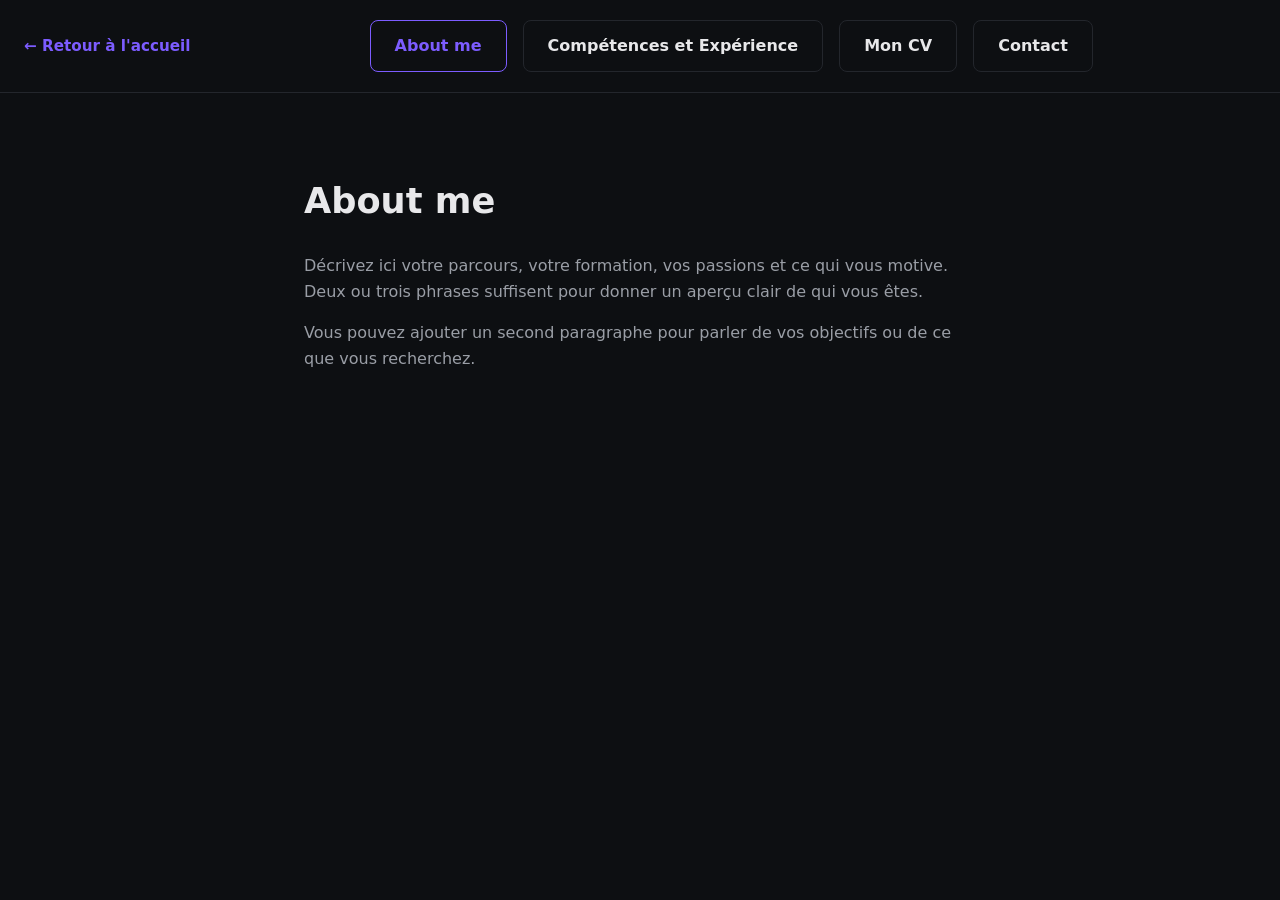
==== about.html @ e356569e "Ajout du portfolio" ====
<!DOCTYPE html>
<html lang="fr">
<head>
<meta charset="UTF-8">
<meta name="viewport" content="width=device-width, initial-scale=1, viewport-fit=cover">
<title>About me — Portfolio</title>
<link rel="stylesheet" href="style.css">
</head>
<body>

<header class="top-navigation">
  <a href="index.html" class="home-link">← Retour à l'accueil</a>
  <nav class="navigation-links">
    <a href="about.html" class="active">About me</a>
    <a href="competences.html">Compétences et Expérience</a>
    <a href="cv.html">Mon CV</a>
    <a href="contact.html">Contact</a>
  </nav>
</header>

<section class="content-section">
  <h1>About me</h1>
  <p>Décrivez ici votre parcours, votre formation, vos passions et ce qui vous motive. Deux ou trois phrases suffisent pour donner un aperçu clair de qui vous êtes.</p>
  <p>Vous pouvez ajouter un second paragraphe pour parler de vos objectifs ou de ce que vous recherchez.</p>
</section>

</body>
</html>
---- style.css ----
* {
  box-sizing: border-box; /* le padding et la bordure sont comptés dans la largeur/hauteur */
  margin: 0;
  padding: 0;
}

html {
  scroll-behavior: smooth;
}

body {
  background: #0d0f12;
  color: #e8e8ea;
  font-family: system-ui, sans-serif;
  line-height: 1.6;
}

/* toutes les <section> sont centrées avec une largeur maximale */
section {
  max-width: 960px;
  margin: 0 auto;
  padding: 80px 24px;
}


/* ============================================
   PAGE D'ACCUEIL (.home-section)
   ============================================ */

.home-section {
  min-height: 100vh;
  display: flex;
  flex-direction: column;
  padding-top: 60px;
  padding-bottom: 40px;
}

/* le bloc avec le nom + les 4 liens, centré au milieu de l'écran */
.home-content {
  flex: 1;
  display: flex;
  flex-direction: column;
  justify-content: center;
  align-items: center;
  text-align: center;
  gap: 36px;
}

.home-content h1 {
  font-size: 2.5rem;
  font-weight: 800;
}

/* la liste des 4 liens (About me, Compétences...) */
.home-menu {
  display: flex;
  flex-wrap: wrap;
  justify-content: center;
  gap: 16px;
}

.home-menu a {
  color: #e8e8ea;
  text-decoration: none;
  font-weight: 600;
  font-size: 1rem;
  padding: 12px 24px;
  border: 1px solid #23262c;
  border-radius: 8px;
}

.home-menu a:hover {
  border-color: #7c5cff;
  color: #7c5cff;
}

/* les liens LinkedIn / GitHub tout en bas de la page */
.social-links {
  display: flex;
  justify-content: center;
  gap: 20px;
}

.social-links a {
  color: #9a9ea6;
  text-decoration: none;
  font-weight: 600;
  font-size: .95rem;
}

.social-links a:hover {
  color: #7c5cff;
}


/* ============================================
   BARRE DE NAVIGATION EN HAUT DES AUTRES PAGES
   (About me, Compétences, CV, Contact)
   ============================================ */

.top-navigation {
  position: sticky;
  top: 0;
  display: flex;
  flex-wrap: wrap;
  justify-content: space-between;
  align-items: center;
  gap: 16px;
  padding: 20px 24px;
  border-bottom: 1px solid #23262c;
  background: #0d0f12;
}

/* le lien "Retour à l'accueil" */
.top-navigation .home-link {
  color: #7c5cff;
  text-decoration: none;
  font-weight: 600;
  font-size: .95rem;
}

.top-navigation .home-link:hover {
  text-decoration: underline;
}

/* le groupe des 4 liens de navigation */
.top-navigation .navigation-links {
  flex: 1;
  display: flex;
  flex-wrap: wrap;
  justify-content: center;
  gap: 16px;
}

.top-navigation .navigation-links a {
  color: #e8e8ea;
  text-decoration: none;
  font-weight: 600;
  font-size: 1rem;
  padding: 12px 24px;
  border: 1px solid #23262c;
  border-radius: 8px;
}

.top-navigation .navigation-links a:hover {
  border-color: #7c5cff;
  color: #7c5cff;
}

/* classe ajoutée sur le lien de la page actuellement affichée */
.top-navigation .navigation-links a.active {
  border-color: #7c5cff;
  color: #7c5cff;
}


/* ============================================
   CONTENU DES PAGES (About me, Compétences, CV, Contact)
   ============================================ */

.content-section {
  max-width: 720px;
  margin: 0 auto;
  padding: 80px 24px;
}

/* classe ajoutée en plus de .content-section sur la page Compétences,
   pour lui donner une largeur maximale plus grande */
.wide-content-section {
  max-width: 820px;
}

.content-section h1 {
  font-size: 2.2rem;
  margin-bottom: 24px;
}

/* titres de section (ex : "Domaines de compétences") */
.content-section h2 {
  font-size: 1.5rem;
  margin-top: 40px;
  margin-bottom: 16px;
  padding-bottom: 8px;
  border-bottom: 2px solid #7c5cff;
}

/* sous-titres (ex : "Systèmes & Réseaux") */
.content-section h3 {
  font-size: 1.05rem;
  margin-top: 24px;
  margin-bottom: 8px;
}

.content-section p {
  color: #9a9ea6;
  margin-bottom: 16px;
}

/* bouton violet plein, utilisé par exemple pour "Télécharger le CV" */
.content-section .button-link {
  display: inline-block;
  margin-top: 12px;
  background: #7c5cff;
  color: #fff;
  padding: 12px 28px;
  border-radius: 8px;
  text-decoration: none;
  font-weight: 600;
}

.content-section .button-link:hover {
  opacity: .85;
}


/* ============================================
   PAGE COMPÉTENCES : badges et expériences
   ============================================ */

/* la rangée de badges de compétences (ex : "HTML", "CSS"...) */
.skills-list {
  display: flex;
  flex-wrap: wrap;
  gap: 10px;
  margin-bottom: 8px;
}

.skill-badge {
  background: #15181d;
  border: 1px solid #23262c;
  border-radius: 20px;
  padding: 8px 16px;
  font-size: .85rem;
  font-weight: 600;
}

/* un bloc représentant une expérience professionnelle */
.experience-block {
  padding-bottom: 24px;
  margin-bottom: 24px;
  border-bottom: 1px solid #23262c;
}

/* pas de ligne de séparation sous le tout dernier bloc d'expérience */
.experience-block:last-child {
  border-bottom: none;
  margin-bottom: 0;
}

.experience-block h3 {
  margin-top: 0;
  margin-bottom: 4px;
}

/* la ligne violette avec l'entreprise et les dates */
.experience-block .job-date {
  display: block;
  color: #7c5cff;
  font-weight: 600;
  font-size: .9rem;
  margin-bottom: 10px;
}

.experience-block ul {
  padding-left: 20px;
  color: #9a9ea6;
}

.experience-block li {
  margin-bottom: 6px;
}


/* ============================================
   PAGE CONTACT : formulaire
   ============================================ */

.contact-form {
  display: flex;
  flex-direction: column;
  gap: 8px;
  margin-top: 24px;
}

.contact-form label {
  font-weight: 600;
  font-size: .9rem;
  margin-top: 12px;
}

.contact-form input,
.contact-form textarea {
  background: #15181d;
  border: 1px solid #23262c;
  border-radius: 8px;
  padding: 12px 14px;
  color: #e8e8ea;
  font-family: inherit;
  font-size: 1rem;
  resize: vertical;
}

.contact-form input:focus,
.contact-form textarea:focus {
  outline: none;
  border-color: #7c5cff;
}

.contact-form .button-link {
  align-self: flex-start;
  border: none;
  cursor: pointer;
  margin-top: 16px;
}


/* ============================================
   VERSION RESPONSIVE
   Par défaut le style est pensé pour un écran de PC.
   Les media queries ci-dessous adaptent le menu pour
   qu'il prenne moins de place sur tablette et smartphone.
   ============================================ */

/* TABLETTE : écrans de 900px de large ou moins */
@media (max-width: 900px) {
  .top-navigation {
    padding: 16px 20px;
    gap: 12px;
  }
  .top-navigation .navigation-links {
    gap: 10px;
  }
  .top-navigation .navigation-links a {
    padding: 8px 16px;
    font-size: .9rem;
  }
  .home-menu {
    gap: 10px;
  }
  .home-menu a {
    padding: 8px 16px;
    font-size: .9rem;
  }
}

/* SMARTPHONE : écrans de 600px de large ou moins */
@media (max-width: 600px) {
  section {
    padding: 60px 20px;
  }
  .top-navigation {
    flex-direction: column;
    align-items: flex-start;
    padding: 14px 16px;
    gap: 10px;
  }
  .top-navigation .navigation-links {
    width: 100%;
    justify-content: flex-start;
    gap: 8px;
  }
  .top-navigation .navigation-links a {
    padding: 6px 12px;
    font-size: .85rem;
  }
  .home-content h1 {
    font-size: 1.8rem;
  }
  .home-menu {
    gap: 8px;
  }
  .home-menu a {
    padding: 8px 14px;
    font-size: .85rem;
  }
}
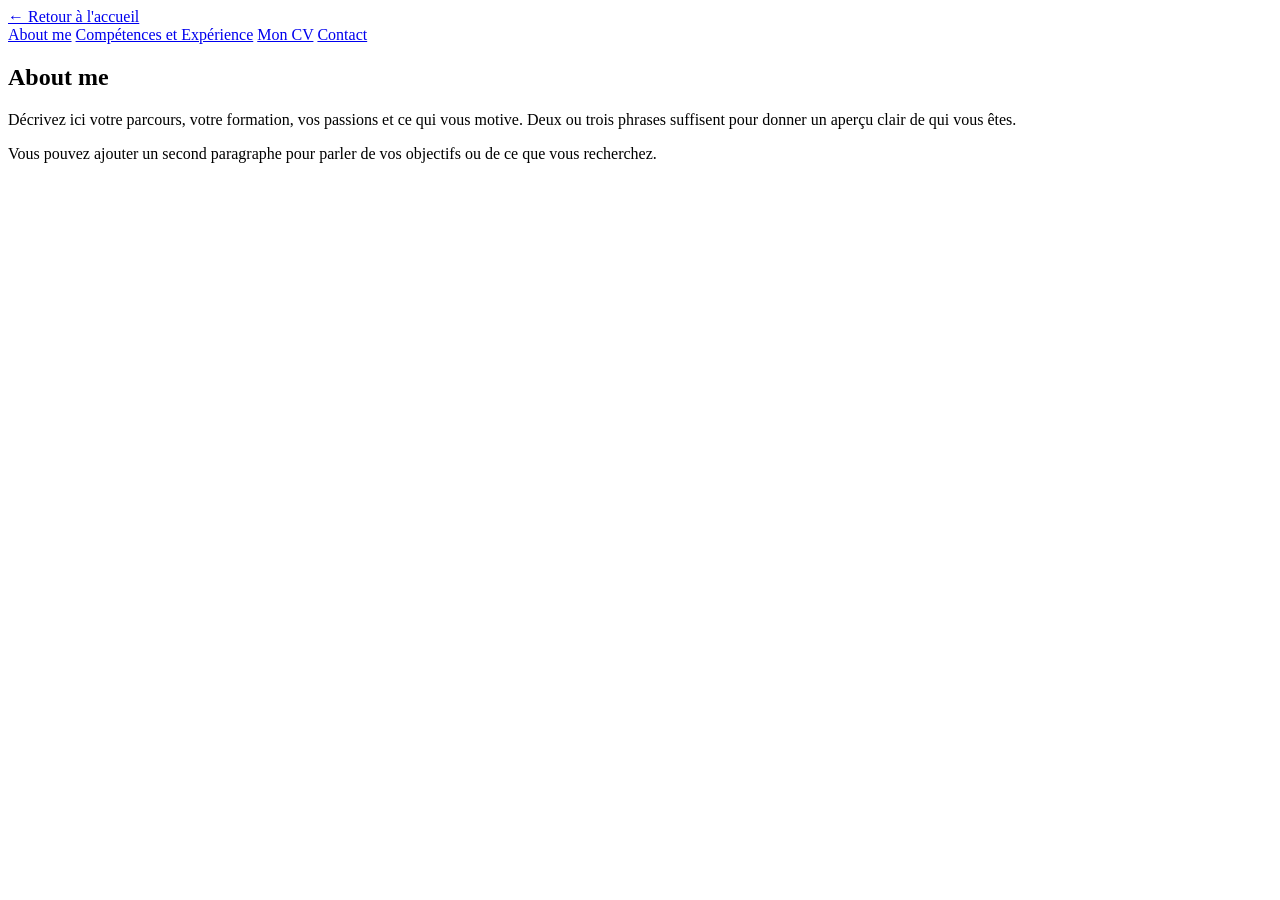
==== commit 5aa7c990: "Responsive mobile ajouté Le CSS et mon CV sont rangés" ====
--- a/about.html
+++ b/about.html
@@ -3,26 +3,31 @@
 <head>
 <meta charset="UTF-8">
 <meta name="viewport" content="width=device-width, initial-scale=1, viewport-fit=cover">
-<title>About me — Portfolio</title>
-<link rel="stylesheet" href="style.css">
+<meta name="theme-color" content="#0d0f12">
+<title>About me — Claude Vidot | Portfolio</title>
+<meta name="description" content="Présentation de Claude Vidot : parcours, formation et objectifs professionnels.">
+<meta name="author" content="Claude Vidot">
+<link rel="stylesheet" href="css/style.css">
 </head>
 <body>
 
 <header class="top-navigation">
   <a href="index.html" class="home-link">← Retour à l'accueil</a>
-  <nav class="navigation-links">
-    <a href="about.html" class="active">About me</a>
+  <nav class="navigation-links" aria-label="Navigation principale">
+    <a href="about.html" class="active" aria-current="page">About me</a>
     <a href="competences.html">Compétences et Expérience</a>
     <a href="cv.html">Mon CV</a>
     <a href="contact.html">Contact</a>
   </nav>
 </header>
 
-<section class="content-section">
-  <h1>About me</h1>
-  <p>Décrivez ici votre parcours, votre formation, vos passions et ce qui vous motive. Deux ou trois phrases suffisent pour donner un aperçu clair de qui vous êtes.</p>
-  <p>Vous pouvez ajouter un second paragraphe pour parler de vos objectifs ou de ce que vous recherchez.</p>
-</section>
+<main>
+  <section class="content-section">
+    <h1>About me</h1>
+    <p>Décrivez ici votre parcours, votre formation, vos passions et ce qui vous motive. Deux ou trois phrases suffisent pour donner un aperçu clair de qui vous êtes.</p>
+    <p>Vous pouvez ajouter un second paragraphe pour parler de vos objectifs ou de ce que vous recherchez.</p>
+  </section>
+</main>
 
 </body>
 </html>
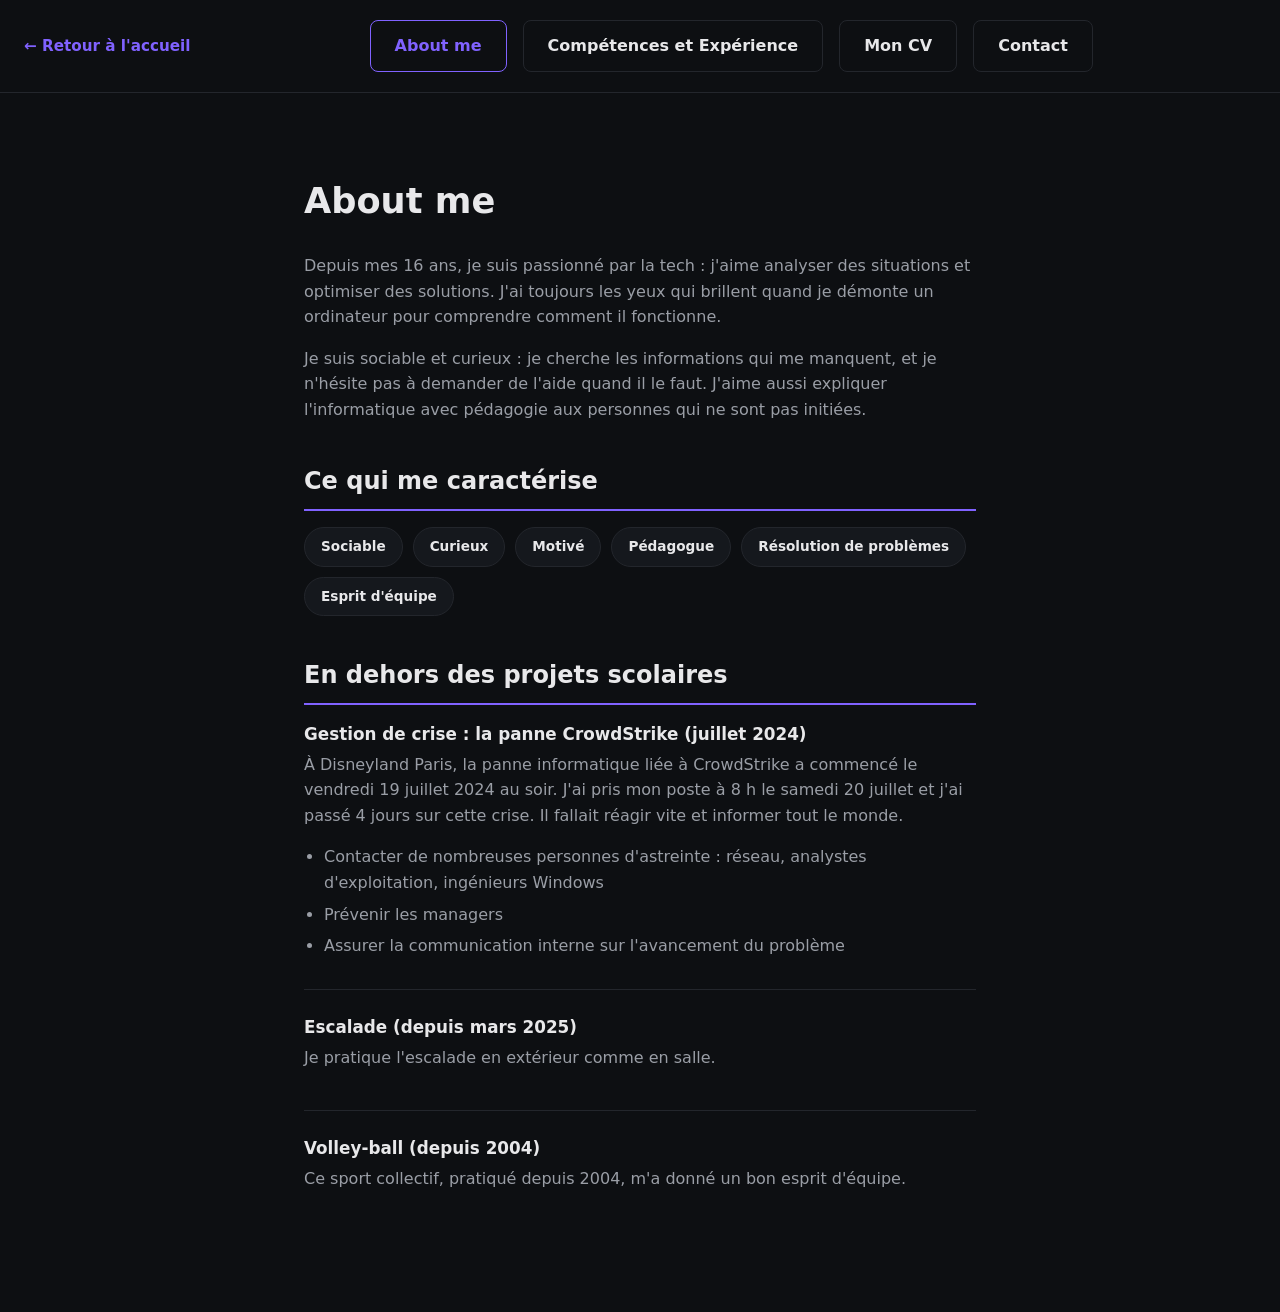
==== commit f348384d: "Ajout de contenu" ====
--- a/about.html
+++ b/about.html
@@ -5,7 +5,7 @@
 <meta name="viewport" content="width=device-width, initial-scale=1, viewport-fit=cover">
 <meta name="theme-color" content="#0d0f12">
 <title>About me — Claude Vidot | Portfolio</title>
-<meta name="description" content="Présentation de Claude Vidot : parcours, formation et objectifs professionnels.">
+<meta name="description" content="Claude Vidot, passionné de tech : ses qualités, son expérience de gestion de crise chez Disneyland Paris, l'escalade et le volley-ball.">
 <meta name="author" content="Claude Vidot">
 <link rel="stylesheet" href="css/style.css">
 </head>
@@ -24,8 +24,40 @@
 <main>
   <section class="content-section">
     <h1>About me</h1>
-    <p>Décrivez ici votre parcours, votre formation, vos passions et ce qui vous motive. Deux ou trois phrases suffisent pour donner un aperçu clair de qui vous êtes.</p>
-    <p>Vous pouvez ajouter un second paragraphe pour parler de vos objectifs ou de ce que vous recherchez.</p>
+    <p>Depuis mes 16 ans, je suis passionné par la tech : j'aime analyser des situations et optimiser des solutions. J'ai toujours les yeux qui brillent quand je démonte un ordinateur pour comprendre comment il fonctionne.</p>
+    <p>Je suis sociable et curieux : je cherche les informations qui me manquent, et je n'hésite pas à demander de l'aide quand il le faut. J'aime aussi expliquer l'informatique avec pédagogie aux personnes qui ne sont pas initiées.</p>
+
+    <h2>Ce qui me caractérise</h2>
+    <div class="skills-list">
+      <span class="skill-badge">Sociable</span>
+      <span class="skill-badge">Curieux</span>
+      <span class="skill-badge">Motivé</span>
+      <span class="skill-badge">Pédagogue</span>
+      <span class="skill-badge">Résolution de problèmes</span>
+      <span class="skill-badge">Esprit d'équipe</span>
+    </div>
+
+    <h2>En dehors des projets scolaires</h2>
+
+    <div class="experience-block">
+      <h3>Gestion de crise : la panne CrowdStrike (juillet 2024)</h3>
+      <p>À Disneyland Paris, la panne informatique liée à CrowdStrike a commencé le vendredi 19 juillet 2024 au soir. J'ai pris mon poste à 8 h le samedi 20 juillet et j'ai passé 4 jours sur cette crise. Il fallait réagir vite et informer tout le monde.</p>
+      <ul>
+        <li>Contacter de nombreuses personnes d'astreinte : réseau, analystes d'exploitation, ingénieurs Windows</li>
+        <li>Prévenir les managers</li>
+        <li>Assurer la communication interne sur l'avancement du problème</li>
+      </ul>
+    </div>
+
+    <div class="experience-block">
+      <h3>Escalade (depuis mars 2025)</h3>
+      <p>Je pratique l'escalade en extérieur comme en salle.</p>
+    </div>
+
+    <div class="experience-block">
+      <h3>Volley-ball (depuis 2004)</h3>
+      <p>Ce sport collectif, pratiqué depuis 2004, m'a donné un bon esprit d'équipe.</p>
+    </div>
   </section>
 </main>
 
--- a/css/style.css
+++ b/css/style.css
@@ -0,0 +1,408 @@
+
+* {
+  box-sizing: border-box; /* le padding et la bordure sont comptés dans la largeur/hauteur */
+  margin: 0;
+  padding: 0;
+}
+
+html {
+  scroll-behavior: smooth;
+}
+
+body {
+  background: #0d0f12;
+  color: #e8e8ea;
+  font-family: system-ui, sans-serif;
+  line-height: 1.6;
+}
+
+/* toutes les <section> sont centrées avec une largeur maximale */
+section {
+  max-width: 960px;
+  margin: 0 auto;
+  padding: 80px 24px;
+}
+
+/* ACCESSIBILITÉ AU CLAVIER
+   Quand on navigue avec la touche Tab, l'élément sélectionné (lien, bouton,
+   champ) reçoit un contour violet bien visible pour savoir où l'on est. */
+a:focus-visible,
+button:focus-visible,
+input:focus-visible,
+textarea:focus-visible {
+  outline: 3px solid #8062ff;
+  outline-offset: 3px;
+}
+
+
+/* ============================================
+   PAGE D'ACCUEIL (.home-section)
+   ============================================ */
+
+.home-section {
+  min-height: 100vh;
+  /* 100dvh = la hauteur réellement visible sur mobile (sans la barre d'adresse).
+     Avec 100vh seul, LinkedIn / GitHub pouvaient être cachés en bas de l'écran.
+     Les anciens navigateurs qui ne connaissent pas dvh gardent la ligne du dessus. */
+  min-height: 100dvh;
+  display: flex;
+  flex-direction: column;
+  padding-top: 60px;
+  padding-bottom: 40px;
+}
+
+/* le bloc avec le nom + les 4 liens, centré au milieu de l'écran */
+.home-content {
+  flex: 1;
+  display: flex;
+  flex-direction: column;
+  justify-content: center;
+  align-items: center;
+  text-align: center;
+  gap: 36px;
+}
+
+.home-content h1 {
+  font-size: 2.5rem;
+  font-weight: 800;
+}
+
+/* la liste des 4 liens (About me, Compétences...) */
+.home-menu {
+  display: flex;
+  flex-wrap: wrap;
+  justify-content: center;
+  gap: 16px;
+}
+
+.home-menu a {
+  color: #e8e8ea;
+  text-decoration: none;
+  font-weight: 600;
+  font-size: 1rem;
+  padding: 12px 24px;
+  border: 1px solid #23262c;
+  border-radius: 8px;
+}
+
+.home-menu a:hover {
+  border-color: #8062ff;
+  color: #8062ff;
+}
+
+/* les liens LinkedIn / GitHub tout en bas de la page */
+.social-links {
+  display: flex;
+  justify-content: center;
+  gap: 20px;
+}
+
+.social-links a {
+  color: #9a9ea6;
+  text-decoration: none;
+  font-weight: 600;
+  font-size: .95rem;
+}
+
+.social-links a:hover {
+  color: #8062ff;
+}
+
+
+/* ============================================
+   BARRE DE NAVIGATION EN HAUT DES AUTRES PAGES
+   (About me, Compétences, CV, Contact)
+   ============================================ */
+
+.top-navigation {
+  position: sticky;
+  top: 0;
+  display: flex;
+  flex-wrap: wrap;
+  justify-content: space-between;
+  align-items: center;
+  gap: 16px;
+  padding: 20px 24px;
+  border-bottom: 1px solid #23262c;
+  background: #0d0f12;
+}
+
+/* le lien "Retour à l'accueil" */
+.top-navigation .home-link {
+  color: #8062ff;
+  text-decoration: none;
+  font-weight: 600;
+  font-size: .95rem;
+}
+
+.top-navigation .home-link:hover {
+  text-decoration: underline;
+}
+
+/* le groupe des 4 liens de navigation */
+.top-navigation .navigation-links {
+  flex: 1;
+  display: flex;
+  flex-wrap: wrap;
+  justify-content: center;
+  gap: 16px;
+}
+
+.top-navigation .navigation-links a {
+  color: #e8e8ea;
+  text-decoration: none;
+  font-weight: 600;
+  font-size: 1rem;
+  padding: 12px 24px;
+  border: 1px solid #23262c;
+  border-radius: 8px;
+}
+
+.top-navigation .navigation-links a:hover {
+  border-color: #8062ff;
+  color: #8062ff;
+}
+
+/* classe ajoutée sur le lien de la page actuellement affichée */
+.top-navigation .navigation-links a.active {
+  border-color: #8062ff;
+  color: #8062ff;
+}
+
+
+/* ============================================
+   CONTENU DES PAGES (About me, Compétences, CV, Contact)
+   ============================================ */
+
+.content-section {
+  max-width: 720px;
+  margin: 0 auto;
+  padding: 80px 24px;
+}
+
+/* classe ajoutée en plus de .content-section sur la page Compétences,
+   pour lui donner une largeur maximale plus grande */
+.wide-content-section {
+  max-width: 820px;
+}
+
+.content-section h1 {
+  font-size: 2.2rem;
+  margin-bottom: 24px;
+}
+
+/* titres de section (ex : "Domaines de compétences") */
+.content-section h2 {
+  font-size: 1.5rem;
+  margin-top: 40px;
+  margin-bottom: 16px;
+  padding-bottom: 8px;
+  border-bottom: 2px solid #8062ff;
+}
+
+/* sous-titres (ex : "Systèmes & Réseaux") */
+.content-section h3 {
+  font-size: 1.05rem;
+  margin-top: 24px;
+  margin-bottom: 8px;
+}
+
+.content-section p {
+  color: #9a9ea6;
+  margin-bottom: 16px;
+}
+
+/* bouton violet plein, utilisé par exemple pour "Télécharger le CV" */
+.content-section .button-link {
+  display: inline-block;
+  margin-top: 12px;
+  background: #7656ff; /* violet un peu plus foncé pour que le texte blanc soit bien lisible */
+  color: #fff;
+  padding: 12px 28px;
+  border-radius: 8px;
+  text-decoration: none;
+  font-weight: 600;
+}
+
+.content-section .button-link:hover {
+  opacity: .85;
+}
+
+
+/* ============================================
+   PAGE COMPÉTENCES : badges et expériences
+   ============================================ */
+
+/* la rangée de badges de compétences (ex : "HTML", "CSS"...) */
+.skills-list {
+  display: flex;
+  flex-wrap: wrap;
+  gap: 10px;
+  margin-bottom: 8px;
+}
+
+.skill-badge {
+  background: #15181d;
+  border: 1px solid #23262c;
+  border-radius: 20px;
+  padding: 8px 16px;
+  font-size: .85rem;
+  font-weight: 600;
+}
+
+/* un bloc représentant une expérience professionnelle */
+.experience-block {
+  padding-bottom: 24px;
+  margin-bottom: 24px;
+  border-bottom: 1px solid #23262c;
+}
+
+/* pas de ligne de séparation sous le tout dernier bloc d'expérience */
+.experience-block:last-child {
+  border-bottom: none;
+  margin-bottom: 0;
+}
+
+.experience-block h3 {
+  margin-top: 0;
+  margin-bottom: 4px;
+}
+
+/* la ligne violette avec l'entreprise et les dates */
+.experience-block .job-date {
+  display: block;
+  color: #8062ff;
+  font-weight: 600;
+  font-size: .9rem;
+  margin-bottom: 10px;
+}
+
+.experience-block ul {
+  padding-left: 20px;
+  color: #9a9ea6;
+}
+
+.experience-block li {
+  margin-bottom: 6px;
+}
+
+
+/* ============================================
+   PAGE CONTACT : formulaire
+   ============================================ */
+
+.contact-form {
+  display: flex;
+  flex-direction: column;
+  gap: 8px;
+  margin-top: 24px;
+}
+
+.contact-form label {
+  font-weight: 600;
+  font-size: .9rem;
+  margin-top: 12px;
+}
+
+.contact-form input,
+.contact-form textarea {
+  background: #15181d;
+  border: 1px solid #5b6170; /* bordure plus claire pour bien voir où écrire */
+  border-radius: 8px;
+  padding: 12px 14px;
+  color: #e8e8ea;
+  font-family: inherit;
+  font-size: 1rem;
+  resize: vertical;
+}
+
+/* le texte d'exemple grisé dans les champs (placeholder) devient plus lisible */
+.contact-form ::placeholder {
+  color: #9a9ea6;
+}
+
+/* quand on clique dans un champ, sa bordure devient violette */
+.contact-form input:focus,
+.contact-form textarea:focus {
+  border-color: #8062ff;
+}
+
+.contact-form .button-link {
+  align-self: flex-start;
+  border: none;
+  cursor: pointer;
+  margin-top: 16px;
+  font-family: inherit; /* un <button> n'utilise pas la police du site par défaut : on la lui donne */
+  font-size: 1rem;
+}
+
+
+/* ============================================
+   VERSION RESPONSIVE
+   Par défaut le style est pensé pour un écran de PC.
+   Les media queries ci-dessous adaptent le menu pour
+   qu'il prenne moins de place sur tablette et smartphone.
+   ============================================ */
+
+/* TABLETTE : écrans de 900px de large ou moins */
+@media (max-width: 900px) {
+  .top-navigation {
+    padding: 16px 20px;
+    gap: 12px;
+  }
+  .top-navigation .navigation-links {
+    gap: 10px;
+  }
+  .top-navigation .navigation-links a {
+    padding: 8px 16px;
+    font-size: .9rem;
+  }
+  .home-menu {
+    gap: 10px;
+  }
+  .home-menu a {
+    padding: 8px 16px;
+    font-size: .9rem;
+  }
+}
+
+/* SMARTPHONE : écrans de 600px de large ou moins */
+@media (max-width: 600px) {
+  section {
+    padding: 60px 20px;
+  }
+  .top-navigation {
+    position: static; /* sur smartphone la barre ne reste plus collée en haut : elle prenait trop de place à l'écran */
+    flex-direction: column;
+    align-items: flex-start;
+    padding: 14px 16px;
+    gap: 10px;
+  }
+  .top-navigation .navigation-links {
+    width: 100%;
+    justify-content: flex-start;
+    gap: 8px;
+  }
+  .top-navigation .navigation-links a {
+    padding: 6px 12px;
+    font-size: .85rem;
+  }
+  .home-content h1 {
+    font-size: 1.8rem;
+  }
+  .home-menu {
+    gap: 8px;
+  }
+  .home-menu a {
+    padding: 8px 14px;
+    font-size: .85rem;
+  }
+}
+
+/* ÉCRAN PEU HAUT (téléphone tenu en paysage) : écrans de 500px de hauteur ou moins.
+   La barre du haut ne reste pas collée, sinon elle cacherait une grande partie du contenu. */
+@media (max-height: 500px) {
+  .top-navigation {
+    position: static;
+  }
+}
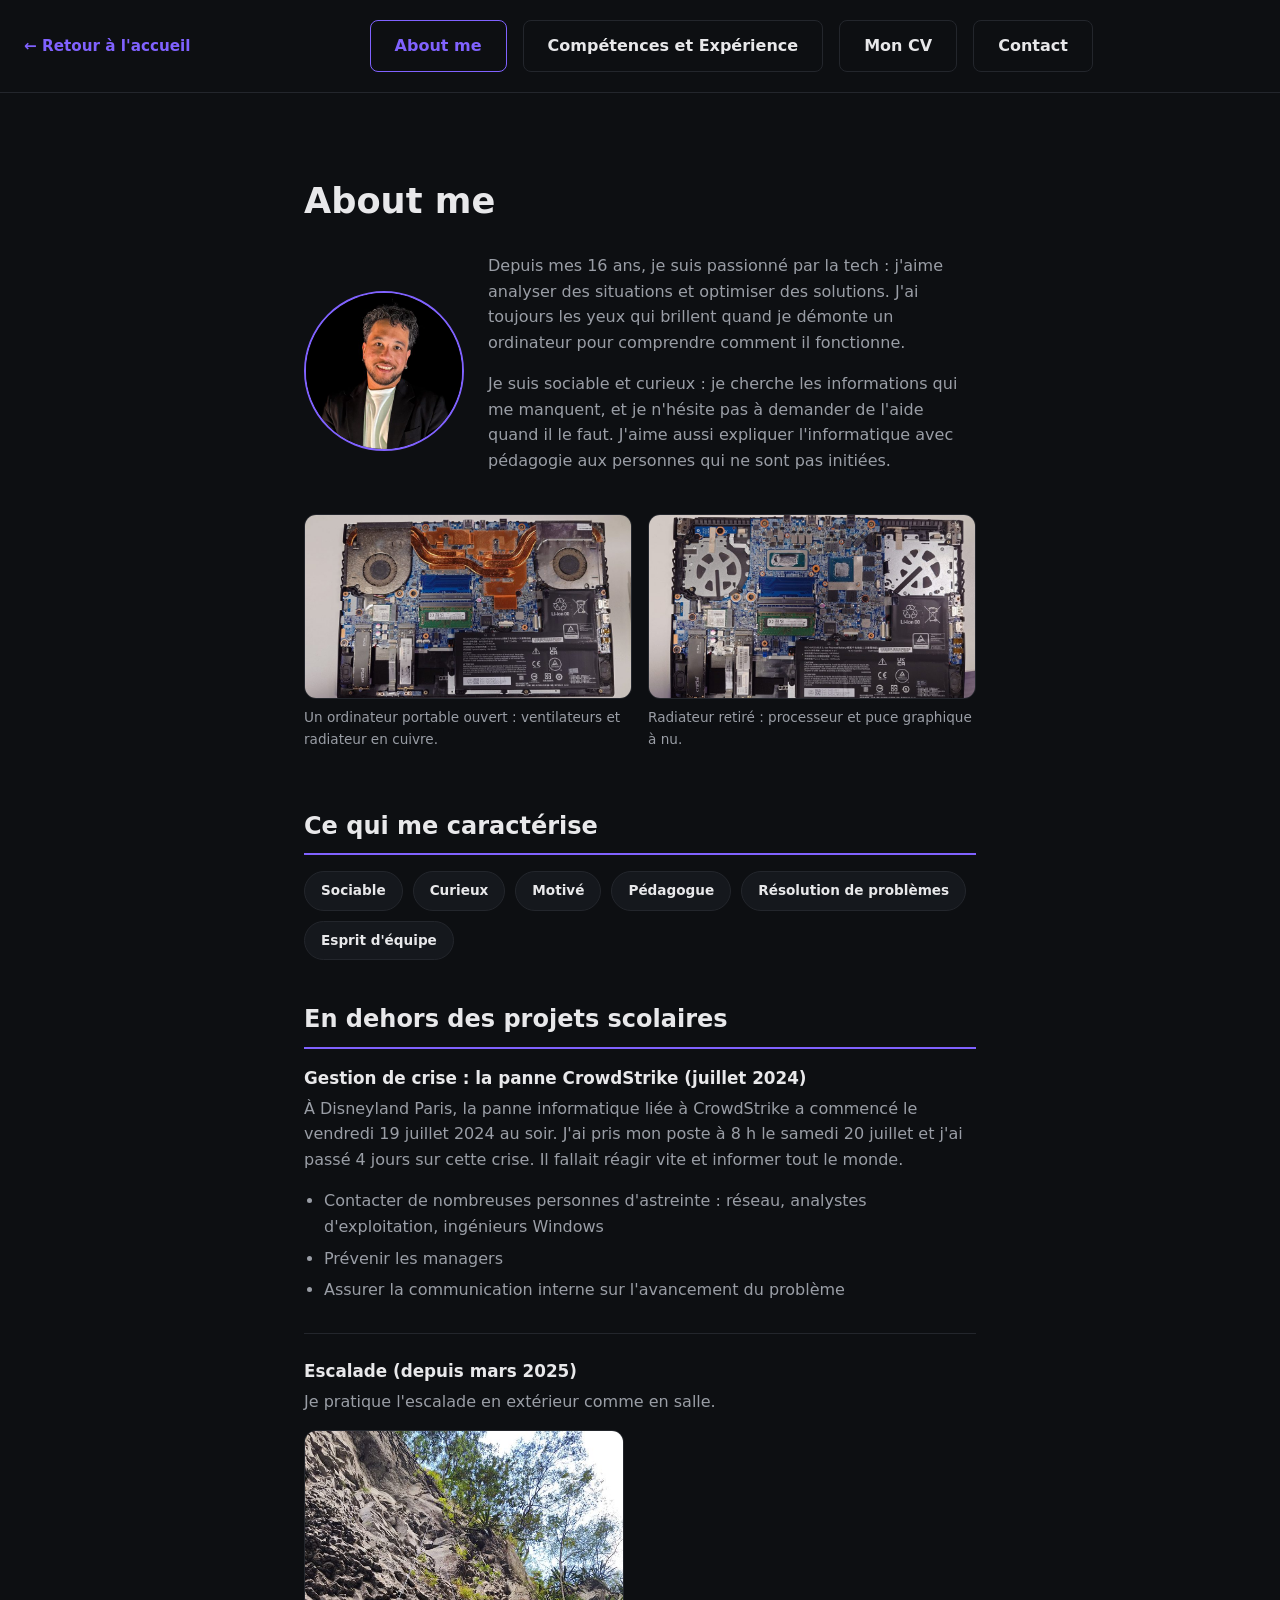
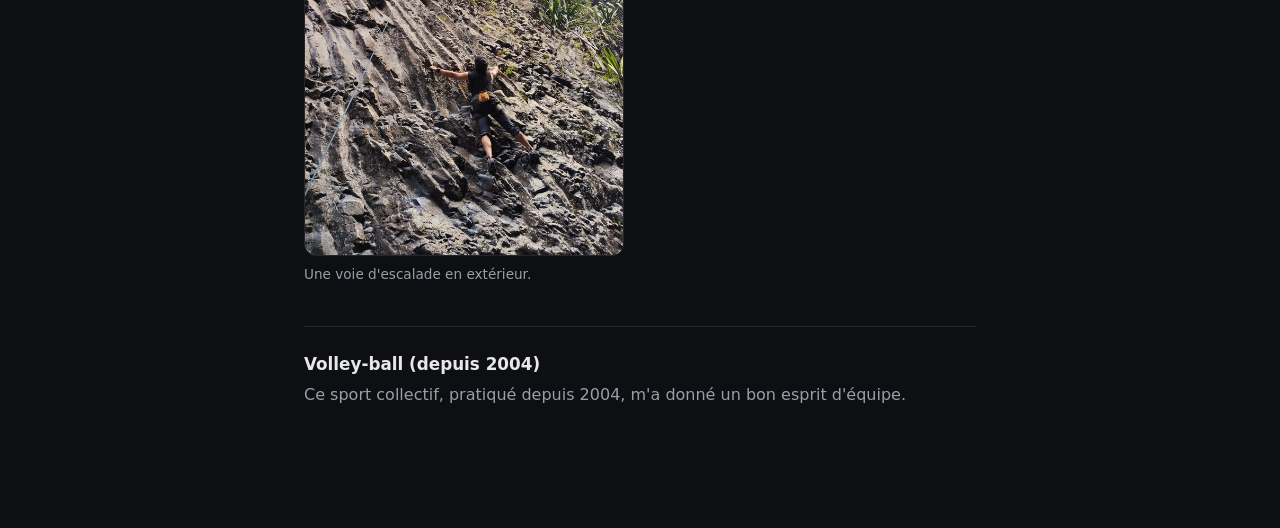
==== commit d0680ab7: "Modif du CSS Modification du CSS pour pouvoir integrer les photos  About propose maintenant des pho" ====
--- a/about.html
+++ b/about.html
@@ -24,8 +24,24 @@
 <main>
   <section class="content-section">
     <h1>About me</h1>
-    <p>Depuis mes 16 ans, je suis passionné par la tech : j'aime analyser des situations et optimiser des solutions. J'ai toujours les yeux qui brillent quand je démonte un ordinateur pour comprendre comment il fonctionne.</p>
-    <p>Je suis sociable et curieux : je cherche les informations qui me manquent, et je n'hésite pas à demander de l'aide quand il le faut. J'aime aussi expliquer l'informatique avec pédagogie aux personnes qui ne sont pas initiées.</p>
+    <div class="about-intro">
+      <img class="profile-photo" src="images/portrait-claude-vidot.jpg" alt="Portrait de Claude Vidot, souriant, en veste noire et t-shirt clair" width="480" height="480">
+      <div class="about-intro-text">
+        <p>Depuis mes 16 ans, je suis passionné par la tech : j'aime analyser des situations et optimiser des solutions. J'ai toujours les yeux qui brillent quand je démonte un ordinateur pour comprendre comment il fonctionne.</p>
+        <p>Je suis sociable et curieux : je cherche les informations qui me manquent, et je n'hésite pas à demander de l'aide quand il le faut. J'aime aussi expliquer l'informatique avec pédagogie aux personnes qui ne sont pas initiées.</p>
+      </div>
+    </div>
+
+    <div class="photo-row">
+      <figure class="photo-figure">
+        <img src="images/pc-portable-ventilateurs-poussiere.jpg" alt="Intérieur d'un ordinateur portable ouvert : deux ventilateurs encrassés de poussière, des caloducs en cuivre, la batterie et la mémoire vive." width="960" height="540" loading="lazy">
+        <figcaption>Un ordinateur portable ouvert : ventilateurs et radiateur en cuivre.</figcaption>
+      </figure>
+      <figure class="photo-figure">
+        <img src="images/pc-portable-radiateur-retire.jpg" alt="Le même ordinateur portable, radiateur et ventilateurs retirés : on voit le processeur et la puce graphique avec l'ancienne pâte thermique." width="960" height="540" loading="lazy">
+        <figcaption>Radiateur retiré : processeur et puce graphique à nu.</figcaption>
+      </figure>
+    </div>
 
     <h2>Ce qui me caractérise</h2>
     <div class="skills-list">
@@ -52,6 +68,10 @@
     <div class="experience-block">
       <h3>Escalade (depuis mars 2025)</h3>
       <p>Je pratique l'escalade en extérieur comme en salle.</p>
+      <figure class="photo-figure tall-photo">
+        <img src="images/escalade-exterieur.jpg" alt="Grimpeur encordé sur une paroi rocheuse en extérieur, entouré de végétation." width="600" height="800" loading="lazy">
+        <figcaption>Une voie d'escalade en extérieur.</figcaption>
+      </figure>
     </div>
 
     <div class="experience-block">
--- a/css/style.css
+++ b/css/style.css
@@ -338,6 +338,74 @@
 
 
 /* ============================================
+   PHOTOS
+   ============================================ */
+
+/* ta photo de profil (page About me) : un cercle avec un contour violet */
+.profile-photo {
+  width: 160px;
+  height: 160px;
+  border-radius: 50%;  /* 50% = forme ronde */
+  object-fit: cover;   /* l'image remplit le cercle sans être déformée */
+  border: 2px solid #8062ff;
+}
+
+/* le début de la page About me : la photo de profil à gauche, le texte à droite */
+.about-intro {
+  display: flex;
+  flex-wrap: wrap;     /* si l'écran est trop étroit, le texte passe sous la photo */
+  align-items: center; /* la photo est centrée verticalement par rapport au texte */
+  gap: 24px;
+}
+
+.about-intro .profile-photo {
+  flex-shrink: 0;      /* la photo garde sa taille, elle ne s'écrase pas */
+}
+
+.about-intro-text {
+  flex: 1 1 280px;     /* le texte prend toute la place restante (280px minimum) */
+}
+
+/* un bloc "photo + légende" (la balise <figure>) */
+.photo-figure {
+  margin-bottom: 16px;
+}
+
+.photo-figure img {
+  display: block;
+  width: 100%;         /* la photo prend toute la largeur disponible... */
+  height: auto;        /* ...et sa hauteur s'adapte pour ne pas la déformer */
+  border-radius: 12px;
+  border: 1px solid #23262c;
+}
+
+/* la légende sous la photo */
+.photo-figure figcaption {
+  color: #9a9ea6;
+  font-size: .85rem;
+  margin-top: 8px;
+}
+
+/* une rangée de photos côte à côte (elles passent l'une sous l'autre si l'écran est trop étroit) */
+.photo-row {
+  display: flex;
+  flex-wrap: wrap;
+  gap: 16px;
+  margin-top: 24px;
+}
+
+.photo-row .photo-figure {
+  flex: 1 1 280px;     /* chaque photo fait au moins 280px de large, puis se partage la place */
+}
+
+/* photo en format portrait (plus haute que large) : on limite sa largeur pour qu'elle ne soit pas gigantesque */
+.tall-photo {
+  max-width: 320px;
+  margin-top: 16px;
+}
+
+
+/* ============================================
    VERSION RESPONSIVE
    Par défaut le style est pensé pour un écran de PC.
    Les media queries ci-dessous adaptent le menu pour
@@ -390,6 +458,10 @@
   .home-content h1 {
     font-size: 1.8rem;
   }
+  .profile-photo {
+    width: 130px;      /* photo de profil un peu plus petite sur smartphone */
+    height: 130px;
+  }
   .home-menu {
     gap: 8px;
   }
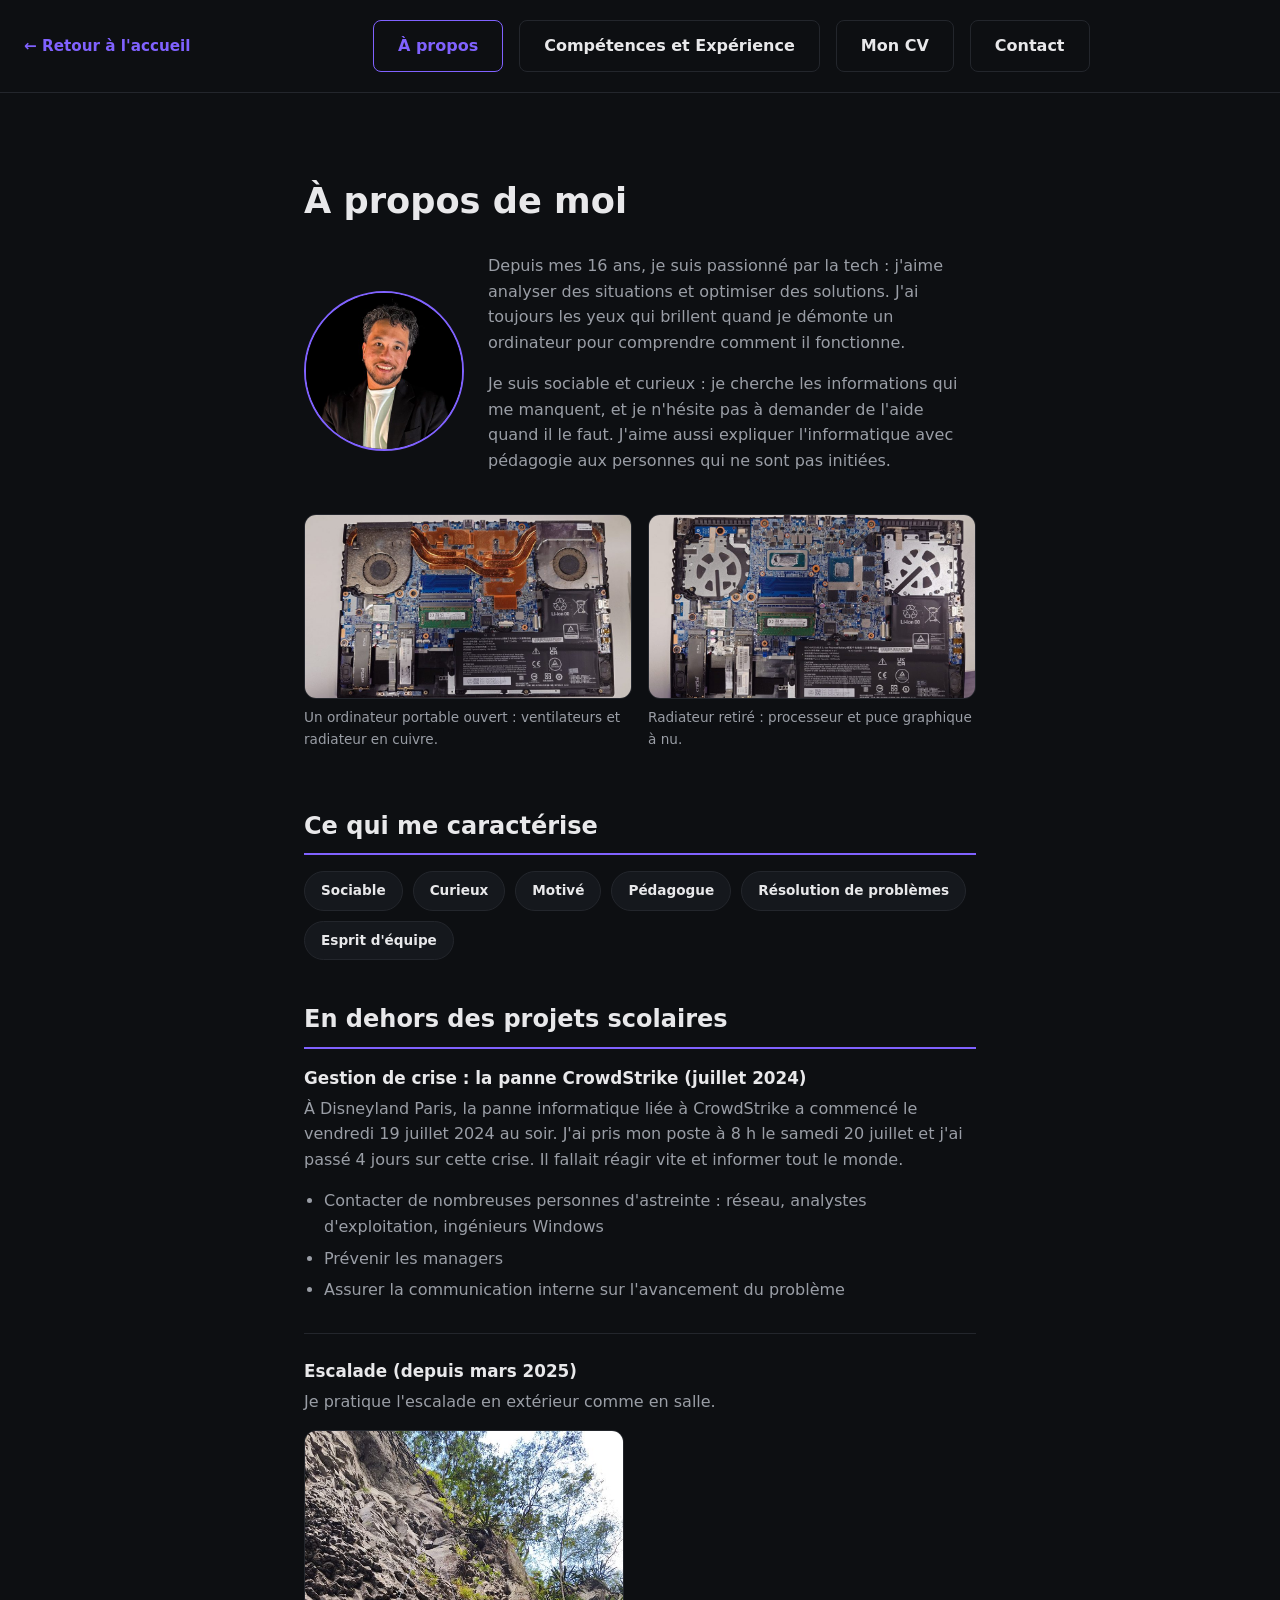
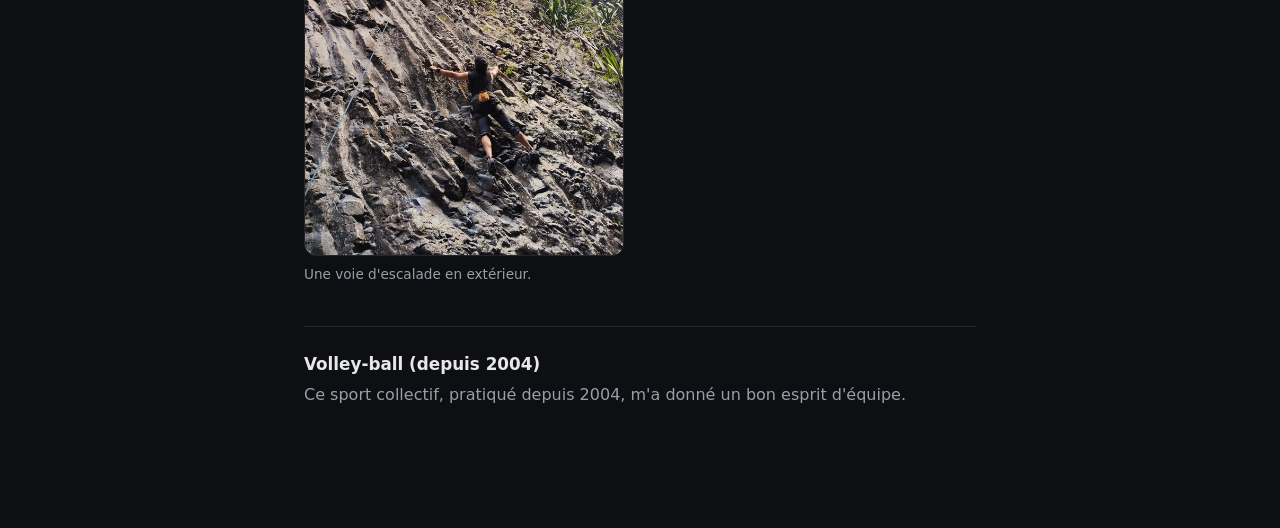
==== commit 84d73549: "Tout est en français" ====
--- a/about.html
+++ b/about.html
@@ -4,7 +4,7 @@
 <meta charset="UTF-8">
 <meta name="viewport" content="width=device-width, initial-scale=1, viewport-fit=cover">
 <meta name="theme-color" content="#0d0f12">
-<title>About me — Claude Vidot | Portfolio</title>
+<title>À propos de moi — Claude Vidot | Portfolio</title>
 <meta name="description" content="Claude Vidot, passionné de tech : ses qualités, son expérience de gestion de crise chez Disneyland Paris, l'escalade et le volley-ball.">
 <meta name="author" content="Claude Vidot">
 <link rel="stylesheet" href="css/style.css">
@@ -14,7 +14,7 @@
 <header class="top-navigation">
   <a href="index.html" class="home-link">← Retour à l'accueil</a>
   <nav class="navigation-links" aria-label="Navigation principale">
-    <a href="about.html" class="active" aria-current="page">About me</a>
+    <a href="about.html" class="active" aria-current="page">À propos</a>
     <a href="competences.html">Compétences et Expérience</a>
     <a href="cv.html">Mon CV</a>
     <a href="contact.html">Contact</a>
@@ -23,7 +23,7 @@
 
 <main>
   <section class="content-section">
-    <h1>About me</h1>
+    <h1>À propos de moi</h1>
     <div class="about-intro">
       <img class="profile-photo" src="images/portrait-claude-vidot.jpg" alt="Portrait de Claude Vidot, souriant, en veste noire et t-shirt clair" width="480" height="480">
       <div class="about-intro-text">
--- a/css/style.css
+++ b/css/style.css
@@ -67,7 +67,7 @@
   font-weight: 800;
 }
 
-/* la liste des 4 liens (About me, Compétences...) */
+/* la liste des 4 liens (À propos, Compétences...) */
 .home-menu {
   display: flex;
   flex-wrap: wrap;
@@ -111,7 +111,7 @@
 
 /* ============================================
    BARRE DE NAVIGATION EN HAUT DES AUTRES PAGES
-   (About me, Compétences, CV, Contact)
+   (À propos, Compétences, CV, Contact)
    ============================================ */
 
 .top-navigation {
@@ -171,7 +171,7 @@
 
 
 /* ============================================
-   CONTENU DES PAGES (About me, Compétences, CV, Contact)
+   CONTENU DES PAGES (À propos, Compétences, CV, Contact)
    ============================================ */
 
 .content-section {
@@ -341,7 +341,7 @@
    PHOTOS
    ============================================ */
 
-/* ta photo de profil (page About me) : un cercle avec un contour violet */
+/* ta photo de profil (page À propos) : un cercle avec un contour violet */
 .profile-photo {
   width: 160px;
   height: 160px;
@@ -350,7 +350,7 @@
   border: 2px solid #8062ff;
 }
 
-/* le début de la page About me : la photo de profil à gauche, le texte à droite */
+/* le début de la page À propos : la photo de profil à gauche, le texte à droite */
 .about-intro {
   display: flex;
   flex-wrap: wrap;     /* si l'écran est trop étroit, le texte passe sous la photo */
